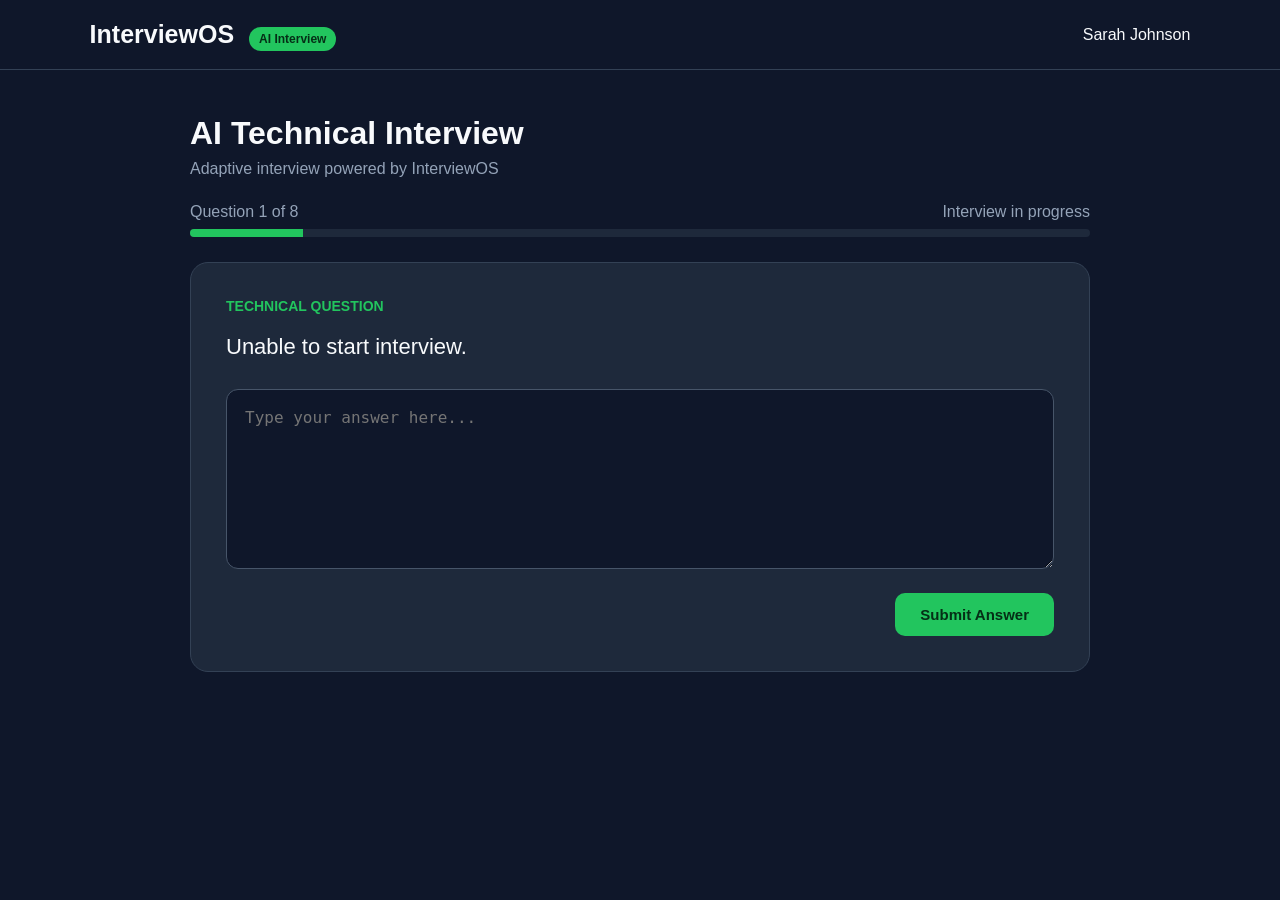
==== frontend/interview.html @ 44539f3d "Complete InterviewOS adaptive interview MVP" ====
<!DOCTYPE html>
<html lang="en">
<head>
    <meta charset="UTF-8">
    <meta name="viewport" content="width=device-width, initial-scale=1.0">
    <title>InterviewOS - AI Interview</title>

    <style>
        * {
            box-sizing: border-box;
            margin: 0;
            padding: 0;
        }

        body {
            font-family: Arial, sans-serif;
            background: #0f172a;
            color: #f8fafc;
            min-height: 100vh;
        }

        .navbar {
            height: 70px;
            padding: 0 7%;
            display: flex;
            align-items: center;
            justify-content: space-between;
            border-bottom: 1px solid #334155;
        }

        .logo {
            font-size: 25px;
            font-weight: bold;
        }

        .badge {
            background: #22c55e;
            color: #052e16;
            padding: 5px 10px;
            border-radius: 20px;
            font-size: 12px;
            margin-left: 8px;
        }

        .container {
            width: 90%;
            max-width: 900px;
            margin: 45px auto;
        }

        .header {
            margin-bottom: 25px;
        }

        .header h1 {
            font-size: 32px;
            margin-bottom: 8px;
        }

        .header p {
            color: #94a3b8;
        }

        .progress-box {
            margin: 25px 0;
        }

        .progress-info {
            display: flex;
            justify-content: space-between;
            margin-bottom: 8px;
            color: #94a3b8;
        }

        .progress {
            height: 8px;
            background: #1e293b;
            border-radius: 10px;
            overflow: hidden;
        }

        .progress-bar {
            height: 100%;
            width: 12.5%;
            background: #22c55e;
            transition: 0.3s;
        }

        .card {
            background: #1e293b;
            border: 1px solid #334155;
            border-radius: 18px;
            padding: 35px;
        }

        .question-label {
            color: #22c55e;
            font-size: 14px;
            font-weight: bold;
            margin-bottom: 15px;
        }

        #question {
            font-size: 22px;
            line-height: 1.6;
            margin-bottom: 25px;
        }

        textarea {
            width: 100%;
            min-height: 180px;
            resize: vertical;
            border: 1px solid #475569;
            border-radius: 12px;
            background: #0f172a;
            color: white;
            padding: 18px;
            font-size: 16px;
            outline: none;
        }

        textarea:focus {
            border-color: #22c55e;
        }

        .actions {
            display: flex;
            justify-content: flex-end;
            margin-top: 20px;
        }

        button {
            border: none;
            border-radius: 10px;
            padding: 13px 25px;
            font-size: 15px;
            font-weight: bold;
            cursor: pointer;
        }

        #submitBtn {
            background: #22c55e;
            color: #052e16;
        }

        #submitBtn:disabled {
            opacity: 0.5;
            cursor: not-allowed;
        }

        .loading {
            display: none;
            color: #94a3b8;
            margin-top: 15px;
        }

        #result {
            display: none;
        }

        .feedback-section {
            margin-top: 20px;
        }

        .feedback-card {
            background: #0f172a;
            border-radius: 12px;
            padding: 20px;
            margin-top: 12px;
        }

        .feedback-card h3 {
            margin-bottom: 12px;
        }

        .feedback-card li {
            margin: 8px 0;
            color: #cbd5e1;
        }

        .score {
            font-size: 42px;
            font-weight: bold;
            color: #22c55e;
            margin: 15px 0;
        }
    </style>
</head>

<body>

<nav class="navbar">
    <div class="logo">
        InterviewOS
        <span class="badge">AI Interview</span>
    </div>

    <div id="candidateName">
        Candidate
    </div>
</nav>

<main class="container">

    <div class="header">
        <h1>AI Technical Interview</h1>
        <p>Adaptive interview powered by InterviewOS</p>
    </div>

    <div class="progress-box">

        <div class="progress-info">
            <span id="progressText">Question 1 of 8</span>
            <span id="scoreText">Interview in progress</span>
        </div>

        <div class="progress">
            <div class="progress-bar" id="progressBar"></div>
        </div>

    </div>

    <div class="card" id="interviewCard">

        <div class="question-label">
            TECHNICAL QUESTION
        </div>

        <div id="question">
            Loading interview...
        </div>

        <textarea
            id="answer"
            placeholder="Type your answer here..."
        ></textarea>

        <div class="actions">
            <button id="submitBtn">
                Submit Answer
            </button>
        </div>

        <div class="loading" id="loading">
            Evaluating your answer...
        </div>

    </div>

    <div id="result">

        <div class="card">

            <h1>Interview Completed 🎉</h1>

            <div class="score" id="finalScore">
                --/10
            </div>

            <div class="feedback-section">

                <div class="feedback-card">
                    <h3>Summary</h3>
                    <p id="summary"></p>
                </div>

                <div class="feedback-card">
                    <h3>Strengths</h3>
                    <ul id="strengths"></ul>
                </div>

                <div class="feedback-card">
                    <h3>Areas to Improve</h3>
                    <ul id="gaps"></ul>
                </div>

                <div class="feedback-card">
                    <h3>Next Steps</h3>
                    <ul id="nextSteps"></ul>
                </div>

            </div>

        </div>

    </div>

</main>

<script>

const API_URL = "http://127.0.0.1:8000/api/interview";

const sessionId =
    "frontend-" + Date.now();

let questionNumber = 1;
const totalQuestions = 8;

let candidate = {
    member: {
        id: "CAND-001",
        name: "Sarah Johnson",
        jobRole: "Senior Data Engineer",
        yearsExperience: 9,
        education: "B.Tech"
    },

    missions: [],

    signals: {
        commitDays: 28,
        missionsCompleted: 30,
        missionsFirstTry: 20
    }
};

document.getElementById("candidateName").textContent =
    candidate.member.name;

async function startInterview() {

    try {

        const response = await fetch(API_URL, {
            method: "POST",

            headers: {
                "Content-Type": "application/json"
            },

            body: JSON.stringify({
                sessionId: sessionId,
                candidate: candidate
            })
        });

        const data = await response.json();

        if (!response.ok) {
            throw new Error(
                JSON.stringify(data)
            );
        }

        showQuestion(data.reply);

    } catch (error) {

        document.getElementById("question").textContent =
            "Unable to start interview.";

        console.error(error);
    }
}

function showQuestion(question) {

    document.getElementById("question").textContent =
        question;

    document.getElementById("answer").value = "";

    document.getElementById("progressText").textContent =
        `Question ${questionNumber} of ${totalQuestions}`;

    document.getElementById("progressBar").style.width =
        `${(questionNumber / totalQuestions) * 100}%`;
}

async function submitAnswer() {

    const answer =
        document.getElementById("answer").value.trim();

    if (!answer) {
        alert("Please enter your answer.");
        return;
    }

    const button =
        document.getElementById("submitBtn");

    const loading =
        document.getElementById("loading");

    button.disabled = true;
    loading.style.display = "block";

    try {

        const response = await fetch(API_URL, {
            method: "POST",

            headers: {
                "Content-Type": "application/json"
            },

            body: JSON.stringify({
                sessionId: sessionId,
                message: answer
            })
        });

        const data = await response.json();

        if (!response.ok) {
            throw new Error(
                JSON.stringify(data)
            );
        }

        if (data.done) {

            showFinalResult(data);

            return;
        }

        questionNumber++;

        showQuestion(data.reply);

    } catch (error) {

        console.error(error);

        alert(
            "Something went wrong. Check the backend terminal."
        );

    } finally {

        button.disabled = false;
        loading.style.display = "none";
    }
}

function showFinalResult(data) {

    document.getElementById("interviewCard").style.display =
        "none";

    document.querySelector(".progress-box").style.display =
        "none";

    document.getElementById("result").style.display =
        "block";

    const feedback = data.feedback || {};

    const summary =
        feedback.summary || "Interview completed.";

    document.getElementById("summary").textContent =
        summary;

    // Extract average score from:
    // "Interview completed with an average score of 2.0/10."
    const match = summary.match(
        /average score of ([0-9.]+)\/10/
    );

    if (match) {

        document.getElementById("finalScore").textContent =
            `${match[1]}/10`;

    } else {

        document.getElementById("finalScore").textContent =
            "--/10";
    }

    renderList(
        "strengths",
        feedback.strengths
    );

    renderList(
        "gaps",
        feedback.gaps
    );

    renderList(
        "nextSteps",
        feedback.next
    );
}

function renderList(id, items) {

    const element =
        document.getElementById(id);

    element.innerHTML = "";

    if (!items || items.length === 0) {

        const li = document.createElement("li");

        li.textContent = "None identified.";

        element.appendChild(li);

        return;
    }

    items.forEach(item => {

        const li =
            document.createElement("li");

        li.textContent = item;

        element.appendChild(li);
    });
}

document.getElementById("submitBtn")
    .addEventListener(
        "click",
        submitAnswer
    );

startInterview();

</script>

</body>
</html>
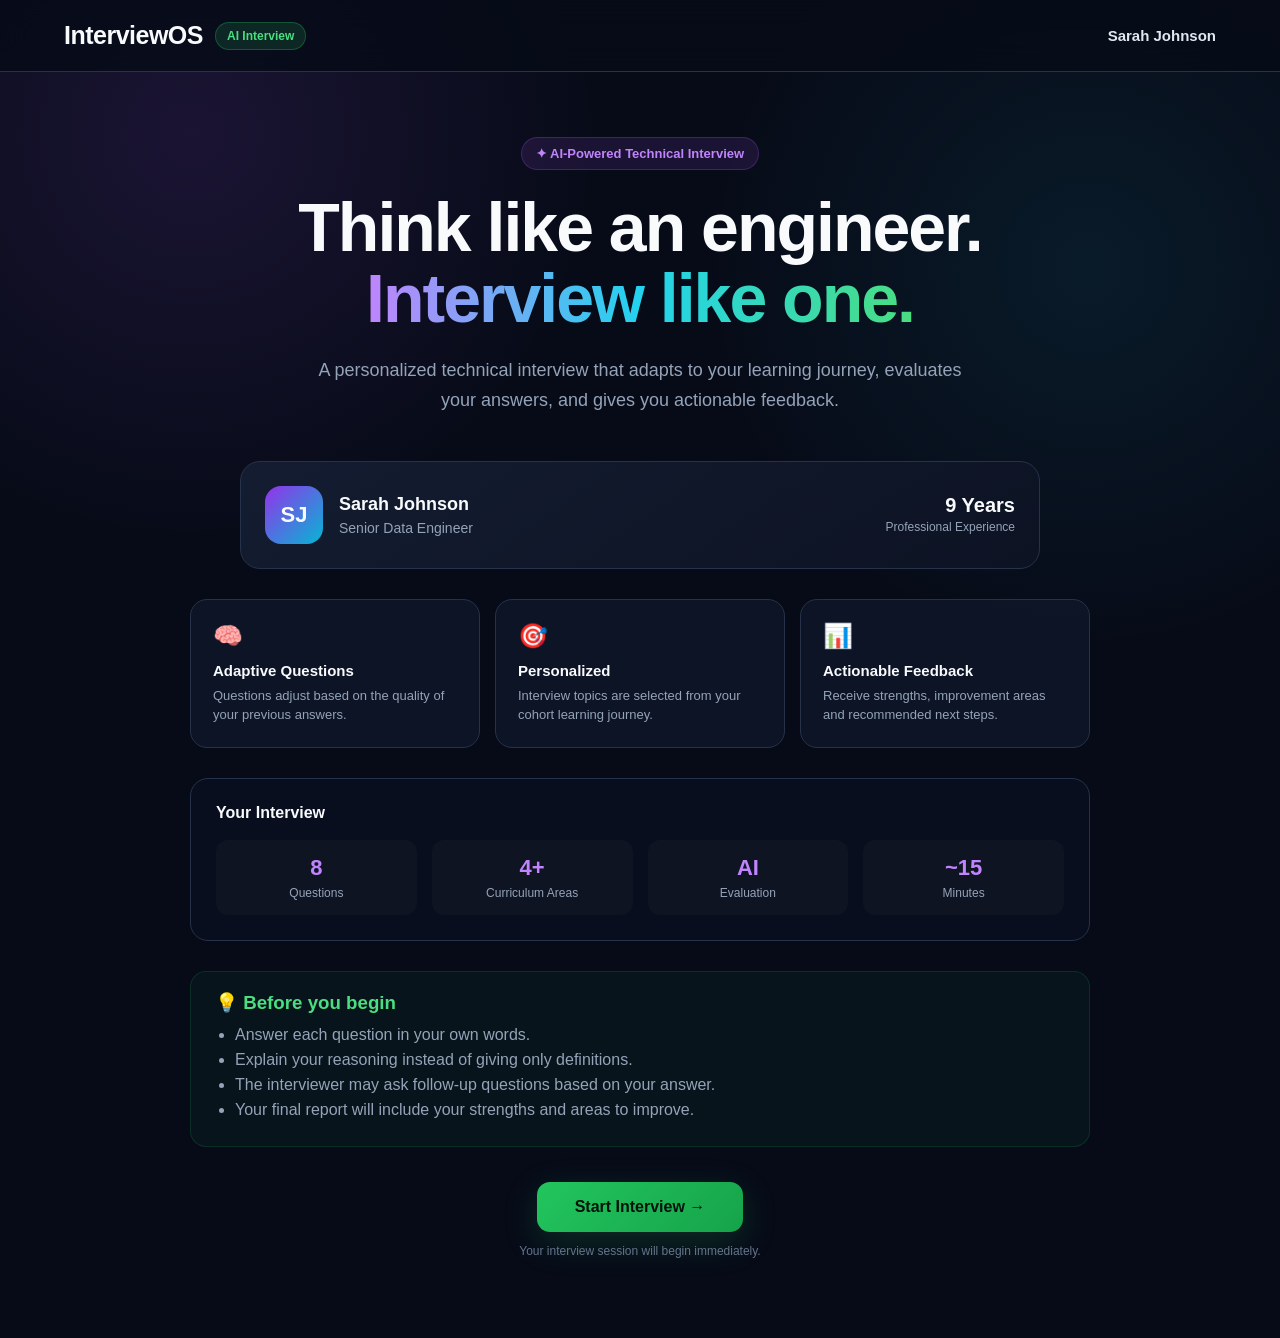
==== commit ddf5e6d8: "Finalize InterviewOS hackathon release" ====
--- a/frontend/interview.html
+++ b/frontend/interview.html
@@ -1,224 +1,952 @@
 <!DOCTYPE html>
 <html lang="en">
 <head>
-    <meta charset="UTF-8">
-    <meta name="viewport" content="width=device-width, initial-scale=1.0">
-    <title>InterviewOS - AI Interview</title>
-
-    <style>
-        * {
-            box-sizing: border-box;
-            margin: 0;
-            padding: 0;
-        }
-
-        body {
-            font-family: Arial, sans-serif;
-            background: #0f172a;
-            color: #f8fafc;
-            min-height: 100vh;
-        }
-
-        .navbar {
-            height: 70px;
-            padding: 0 7%;
-            display: flex;
-            align-items: center;
-            justify-content: space-between;
-            border-bottom: 1px solid #334155;
-        }
-
-        .logo {
-            font-size: 25px;
-            font-weight: bold;
-        }
-
-        .badge {
-            background: #22c55e;
-            color: #052e16;
-            padding: 5px 10px;
-            border-radius: 20px;
-            font-size: 12px;
-            margin-left: 8px;
-        }
-
-        .container {
-            width: 90%;
-            max-width: 900px;
-            margin: 45px auto;
-        }
-
-        .header {
-            margin-bottom: 25px;
-        }
-
-        .header h1 {
-            font-size: 32px;
-            margin-bottom: 8px;
-        }
-
-        .header p {
-            color: #94a3b8;
-        }
-
-        .progress-box {
-            margin: 25px 0;
-        }
-
-        .progress-info {
-            display: flex;
-            justify-content: space-between;
-            margin-bottom: 8px;
-            color: #94a3b8;
-        }
-
-        .progress {
-            height: 8px;
-            background: #1e293b;
-            border-radius: 10px;
-            overflow: hidden;
-        }
-
-        .progress-bar {
-            height: 100%;
-            width: 12.5%;
-            background: #22c55e;
-            transition: 0.3s;
-        }
-
-        .card {
-            background: #1e293b;
-            border: 1px solid #334155;
-            border-radius: 18px;
-            padding: 35px;
-        }
-
-        .question-label {
-            color: #22c55e;
-            font-size: 14px;
-            font-weight: bold;
-            margin-bottom: 15px;
-        }
-
-        #question {
-            font-size: 22px;
-            line-height: 1.6;
-            margin-bottom: 25px;
-        }
-
-        textarea {
-            width: 100%;
-            min-height: 180px;
-            resize: vertical;
-            border: 1px solid #475569;
-            border-radius: 12px;
-            background: #0f172a;
-            color: white;
-            padding: 18px;
-            font-size: 16px;
-            outline: none;
-        }
-
-        textarea:focus {
-            border-color: #22c55e;
-        }
-
-        .actions {
-            display: flex;
-            justify-content: flex-end;
-            margin-top: 20px;
-        }
-
-        button {
-            border: none;
-            border-radius: 10px;
-            padding: 13px 25px;
-            font-size: 15px;
-            font-weight: bold;
-            cursor: pointer;
-        }
-
-        #submitBtn {
-            background: #22c55e;
-            color: #052e16;
-        }
-
-        #submitBtn:disabled {
-            opacity: 0.5;
-            cursor: not-allowed;
-        }
-
-        .loading {
-            display: none;
-            color: #94a3b8;
-            margin-top: 15px;
-        }
-
-        #result {
-            display: none;
-        }
-
-        .feedback-section {
-            margin-top: 20px;
-        }
-
-        .feedback-card {
-            background: #0f172a;
-            border-radius: 12px;
-            padding: 20px;
-            margin-top: 12px;
-        }
-
-        .feedback-card h3 {
-            margin-bottom: 12px;
-        }
-
-        .feedback-card li {
-            margin: 8px 0;
-            color: #cbd5e1;
-        }
-
-        .score {
-            font-size: 42px;
-            font-weight: bold;
-            color: #22c55e;
-            margin: 15px 0;
-        }
-    </style>
+<meta charset="UTF-8">
+<meta name="viewport" content="width=device-width, initial-scale=1.0">
+<title>InterviewOS - AI Technical Interview</title>
+
+<style>
+* {
+    box-sizing: border-box;
+    margin: 0;
+    padding: 0;
+}
+
+:root {
+    --bg: #070b18;
+    --bg2: #0b1020;
+    --card: #10172a;
+    --card2: #141d32;
+    --border: #26324a;
+    --text: #f8fafc;
+    --muted: #94a3b8;
+    --green: #22c55e;
+    --green-dark: #16a34a;
+    --purple: #a855f7;
+    --cyan: #22d3ee;
+}
+
+body {
+    font-family: Inter, Arial, sans-serif;
+    background:
+        radial-gradient(circle at 15% 10%, rgba(168,85,247,.12), transparent 25%),
+        radial-gradient(circle at 85% 20%, rgba(34,211,238,.08), transparent 25%),
+        var(--bg);
+    color: var(--text);
+    min-height: 100vh;
+}
+
+/* =========================
+   NAVBAR
+========================= */
+
+.navbar {
+    height: 72px;
+    padding: 0 5%;
+    display: flex;
+    align-items: center;
+    justify-content: space-between;
+    border-bottom: 1px solid var(--border);
+    background: rgba(7,11,24,.82);
+    backdrop-filter: blur(15px);
+    position: sticky;
+    top: 0;
+    z-index: 10;
+}
+
+.logo-area {
+    display: flex;
+    align-items: center;
+    gap: 12px;
+}
+
+.logo {
+    font-size: 25px;
+    font-weight: 800;
+    letter-spacing: -.5px;
+}
+
+.badge {
+    background: rgba(34,197,94,.15);
+    color: #4ade80;
+    border: 1px solid rgba(34,197,94,.3);
+    padding: 6px 11px;
+    border-radius: 20px;
+    font-size: 12px;
+    font-weight: 700;
+}
+
+.candidate {
+    color: #e2e8f0;
+    font-size: 15px;
+    font-weight: 600;
+}
+
+/* =========================
+   COMMON
+========================= */
+
+.container {
+    width: 90%;
+    max-width: 1050px;
+    margin: auto;
+}
+
+button {
+    border: none;
+    cursor: pointer;
+    font-family: inherit;
+}
+
+.hidden {
+    display: none !important;
+}
+
+/* =========================
+   START PAGE
+========================= */
+
+#startPage {
+    padding: 65px 0 80px;
+}
+
+.hero {
+    text-align: center;
+    max-width: 800px;
+    margin: auto;
+}
+
+.hero-badge {
+    display: inline-flex;
+    align-items: center;
+    gap: 8px;
+    padding: 8px 14px;
+    border-radius: 30px;
+    background: rgba(168,85,247,.12);
+    border: 1px solid rgba(168,85,247,.25);
+    color: #c084fc;
+    font-size: 13px;
+    font-weight: 700;
+    margin-bottom: 22px;
+}
+
+.hero h1 {
+    font-size: clamp(42px, 6vw, 68px);
+    line-height: 1.05;
+    letter-spacing: -2px;
+    margin-bottom: 20px;
+}
+
+.gradient-text {
+    background: linear-gradient(
+        90deg,
+        #c084fc,
+        #22d3ee,
+        #4ade80
+    );
+    -webkit-background-clip: text;
+    background-clip: text;
+    color: transparent;
+}
+
+.hero p {
+    color: var(--muted);
+    font-size: 18px;
+    line-height: 1.7;
+    max-width: 650px;
+    margin: auto;
+}
+
+/* candidate card */
+
+.profile-card {
+    margin: 45px auto 30px;
+    max-width: 800px;
+    padding: 24px;
+    background: linear-gradient(
+        145deg,
+        rgba(20,29,50,.95),
+        rgba(13,19,35,.95)
+    );
+    border: 1px solid var(--border);
+    border-radius: 20px;
+    display: flex;
+    align-items: center;
+    justify-content: space-between;
+    gap: 20px;
+}
+
+.profile-left {
+    display: flex;
+    align-items: center;
+    gap: 16px;
+}
+
+.avatar {
+    width: 58px;
+    height: 58px;
+    border-radius: 16px;
+    display: flex;
+    align-items: center;
+    justify-content: center;
+    background: linear-gradient(135deg, #9333ea, #06b6d4);
+    font-size: 22px;
+    font-weight: 800;
+}
+
+.profile-name {
+    font-size: 18px;
+    font-weight: 700;
+    margin-bottom: 5px;
+}
+
+.profile-role {
+    color: var(--muted);
+    font-size: 14px;
+}
+
+.experience {
+    text-align: right;
+}
+
+.experience strong {
+    display: block;
+    font-size: 20px;
+}
+
+.experience span {
+    color: var(--muted);
+    font-size: 12px;
+}
+
+/* feature grid */
+
+.features {
+    display: grid;
+    grid-template-columns: repeat(3, 1fr);
+    gap: 15px;
+    margin: 25px auto;
+    max-width: 900px;
+}
+
+.feature {
+    padding: 22px;
+    background: rgba(16,23,42,.8);
+    border: 1px solid var(--border);
+    border-radius: 17px;
+    transition: .25s;
+}
+
+.feature:hover {
+    transform: translateY(-3px);
+    border-color: rgba(168,85,247,.45);
+}
+
+.feature-icon {
+    font-size: 24px;
+    margin-bottom: 12px;
+}
+
+.feature h3 {
+    font-size: 15px;
+    margin-bottom: 7px;
+}
+
+.feature p {
+    color: var(--muted);
+    font-size: 13px;
+    line-height: 1.5;
+}
+
+/* interview info */
+
+.interview-info {
+    max-width: 900px;
+    margin: 30px auto;
+    padding: 25px;
+    background: rgba(11,16,32,.8);
+    border: 1px solid var(--border);
+    border-radius: 18px;
+}
+
+.info-title {
+    font-size: 16px;
+    font-weight: 700;
+    margin-bottom: 18px;
+}
+
+.info-grid {
+    display: grid;
+    grid-template-columns: repeat(4, 1fr);
+    gap: 15px;
+}
+
+.info-item {
+    text-align: center;
+    padding: 15px;
+    border-radius: 12px;
+    background: rgba(255,255,255,.025);
+}
+
+.info-number {
+    font-size: 22px;
+    font-weight: 800;
+    color: #c084fc;
+    margin-bottom: 5px;
+}
+
+.info-label {
+    font-size: 12px;
+    color: var(--muted);
+}
+
+/* tips */
+
+.tips {
+    max-width: 900px;
+    margin: 25px auto;
+    padding: 20px 24px;
+    border-radius: 16px;
+    background: rgba(34,197,94,.05);
+    border: 1px solid rgba(34,197,94,.15);
+}
+
+.tips h3 {
+    color: #4ade80;
+    margin-bottom: 12px;
+}
+
+.tips ul {
+    padding-left: 20px;
+    color: var(--muted);
+}
+
+.tips li {
+    margin: 7px 0;
+}
+
+/* start button */
+
+.start-wrapper {
+    text-align: center;
+    margin-top: 35px;
+}
+
+.start-btn {
+    padding: 16px 38px;
+    border-radius: 13px;
+    background: linear-gradient(135deg, #22c55e, #16a34a);
+    color: #03120a;
+    font-size: 16px;
+    font-weight: 800;
+    box-shadow: 0 10px 35px rgba(34,197,94,.18);
+    transition: .25s;
+}
+
+.start-btn:hover {
+    transform: translateY(-2px);
+    box-shadow: 0 15px 40px rgba(34,197,94,.28);
+}
+
+.start-note {
+    color: #64748b;
+    font-size: 12px;
+    margin-top: 12px;
+}
+
+/* =========================
+   INTERVIEW PAGE
+========================= */
+
+#interviewPage {
+    padding: 45px 0 70px;
+}
+
+.header {
+    margin-bottom: 28px;
+}
+
+.header h1 {
+    font-size: 38px;
+    margin-bottom: 8px;
+    letter-spacing: -.8px;
+}
+
+.header p {
+    color: var(--muted);
+    font-size: 16px;
+}
+
+/* progress */
+
+.progress-box {
+    margin: 25px 0 28px;
+}
+
+.progress-info {
+    display: flex;
+    justify-content: space-between;
+    margin-bottom: 10px;
+    color: var(--muted);
+    font-size: 14px;
+}
+
+.progress {
+    height: 7px;
+    background: #172033;
+    border-radius: 10px;
+    overflow: hidden;
+}
+
+.progress-bar {
+    height: 100%;
+    width: 12.5%;
+    background: linear-gradient(90deg, #22c55e, #34d399);
+    transition: width .4s ease;
+}
+
+/* question card */
+
+.card {
+    background:
+        linear-gradient(
+            145deg,
+            rgba(20,29,50,.96),
+            rgba(15,23,42,.96)
+        );
+    border: 1px solid #2a3852;
+    border-radius: 22px;
+    padding: 38px;
+    box-shadow: 0 20px 70px rgba(0,0,0,.2);
+}
+
+.question-label {
+    color: #22c55e;
+    font-size: 13px;
+    font-weight: 800;
+    letter-spacing: .7px;
+    margin-bottom: 20px;
+}
+
+#question {
+    font-size: 24px;
+    line-height: 1.55;
+    margin-bottom: 25px;
+}
+
+textarea {
+    width: 100%;
+    min-height: 200px;
+    resize: vertical;
+    border: 1px solid #34425d;
+    border-radius: 15px;
+    background: #0b1224;
+    color: white;
+    padding: 20px;
+    font-size: 16px;
+    line-height: 1.6;
+    outline: none;
+    transition: .2s;
+}
+
+textarea::placeholder {
+    color: #64748b;
+}
+
+textarea:focus {
+    border-color: #22c55e;
+    box-shadow: 0 0 0 3px rgba(34,197,94,.08);
+}
+
+.actions {
+    display: flex;
+    justify-content: flex-end;
+    margin-top: 20px;
+}
+
+#submitBtn {
+    padding: 14px 28px;
+    border-radius: 12px;
+    background: #22c55e;
+    color: #03120a;
+    font-size: 15px;
+    font-weight: 800;
+    transition: .2s;
+}
+
+#submitBtn:hover {
+    background: #34d399;
+    transform: translateY(-1px);
+}
+
+#submitBtn:disabled {
+    opacity: .5;
+    cursor: not-allowed;
+    transform: none;
+}
+
+#answerStatus {
+    margin: 12px 0;
+    color: #94a3b8;
+    font-size: 14px;
+}
+
+.loading {
+    display: none;
+    color: #94a3b8;
+    margin-top: 15px;
+}
+
+/* =========================
+   RESULT
+========================= */
+
+#result {
+    display: none;
+}
+
+.result-card {
+    text-align: center;
+}
+
+.result-card h1 {
+    font-size: 38px;
+}
+
+.score {
+    width: 140px;
+    height: 140px;
+    border: 8px solid #22c55e;
+    border-radius: 50%;
+    display: flex;
+    align-items: center;
+    justify-content: center;
+    font-size: 30px;
+    font-weight: 800;
+    margin: 30px auto;
+}
+
+.feedback-section {
+    margin-top: 30px;
+    text-align: left;
+}
+
+.feedback-card {
+    background: #0b1224;
+    border: 1px solid #24314a;
+    border-radius: 15px;
+    padding: 22px;
+    margin-top: 14px;
+}
+
+.feedback-card h3 {
+    margin-bottom: 12px;
+}
+
+.feedback-card li {
+    margin: 8px 0;
+    color: #cbd5e1;
+    line-height: 1.5;
+}
+
+#restartBtn {
+    margin-top: 25px;
+    padding: 14px 25px;
+    border-radius: 12px;
+    background: #22c55e;
+    color: #03120a;
+    font-weight: 800;
+}
+
+/* =========================
+   RESPONSIVE
+========================= */
+
+@media (max-width: 750px) {
+
+    .navbar {
+        padding: 0 20px;
+    }
+
+    .candidate {
+        display: none;
+    }
+
+    .container {
+        width: 92%;
+    }
+
+    #startPage {
+        padding-top: 45px;
+    }
+
+    .hero h1 {
+        font-size: 42px;
+    }
+
+    .features {
+        grid-template-columns: 1fr;
+    }
+
+    .info-grid {
+        grid-template-columns: repeat(2, 1fr);
+    }
+
+    .profile-card {
+        align-items: flex-start;
+    }
+
+    .experience {
+        display: none;
+    }
+
+    .card {
+        padding: 25px;
+    }
+
+    #question {
+        font-size: 20px;
+    }
+
+    .actions {
+        justify-content: stretch;
+    }
+
+    #submitBtn {
+        width: 100%;
+    }
+}
+
+.actions {
+    display: flex;
+    justify-content: space-between;
+    align-items: center;
+    margin-top: 22px;
+    gap: 15px;
+}
+
+.exit-btn {
+    padding: 14px 22px;
+    border-radius: 12px;
+    background: transparent;
+    color: #94a3b8;
+    border: 1px solid #34425d;
+    font-size: 14px;
+    font-weight: 700;
+    transition: .2s;
+}
+
+.exit-btn:hover {
+    color: #f8fafc;
+    border-color: #64748b;
+    background: rgba(255,255,255,.04);
+}
+
+#submitBtn {
+    padding: 14px 28px;
+    border-radius: 12px;
+    background: #22c55e;
+    color: #03120a;
+    font-size: 15px;
+    font-weight: 800;
+    transition: .2s;
+}
+
+#submitBtn:hover {
+    background: #34d399;
+    transform: translateY(-1px);
+}
+
+/* .result-actions {
+    display: flex;
+    justify-content: center;
+    gap: 12px;
+    margin-top: 28px;
+} */
+
+.result-actions {
+    display: flex;
+    justify-content: center;
+    align-items: center;
+    gap: 16px;
+    margin-top: 28px;
+}
+
+#homeBtn,
+#restartBtn {
+    width: 240px;
+    height: 60px;
+    padding: 0;
+    display: flex;
+    align-items: center;
+    justify-content: center;
+    box-sizing: border-box;
+    border-radius: 14px;
+    font-size: 16px;
+    font-weight: 700;
+    cursor: pointer;
+}
+
+#homeBtn {
+    background: transparent;
+    color: #cbd5e1;
+    border: 1px solid #34425d;
+}
+
+#homeBtn:hover {
+    background: rgba(255,255,255,.05);
+    border-color: #64748b;
+}
+
+#restartBtn {
+    background: #22c55e;
+    color: #03120a;
+}
+
+#restartBtn:hover {
+    background: #34d399;
+}
+</style>
 </head>
 
 <body>
 
+<!-- =========================
+     NAVBAR
+========================= -->
+
 <nav class="navbar">
-    <div class="logo">
-        InterviewOS
+
+    <div class="logo-area">
+        <div class="logo">InterviewOS</div>
         <span class="badge">AI Interview</span>
     </div>
 
-    <div id="candidateName">
+    <div class="candidate" id="candidateName">
         Candidate
     </div>
+
 </nav>
 
-<main class="container">
+
+<!-- =========================
+     START PAGE
+========================= -->
+
+<section id="startPage">
+
+<div class="container">
+
+    <div class="hero">
+
+        <div class="hero-badge">
+            ✦ AI-Powered Technical Interview
+        </div>
+
+        <h1>
+            Think like an engineer.<br>
+            <span class="gradient-text">
+                Interview like one.
+            </span>
+        </h1>
+
+        <p>
+            A personalized technical interview that adapts to your
+            learning journey, evaluates your answers, and gives you
+            actionable feedback.
+        </p>
+
+    </div>
+
+
+    <!-- Candidate -->
+
+    <div class="profile-card">
+
+        <div class="profile-left">
+
+            <div class="avatar" id="avatar">
+                SJ
+            </div>
+
+            <div>
+                <div class="profile-name" id="profileName">
+                    Sarah Johnson
+                </div>
+
+                <div class="profile-role" id="profileRole">
+                    Senior Data Engineer
+                </div>
+            </div>
+
+        </div>
+
+        <div class="experience">
+
+            <strong id="profileExperience">
+                9 Years
+            </strong>
+
+            <span>Professional Experience</span>
+
+        </div>
+
+    </div>
+
+
+    <!-- Features -->
+
+    <div class="features">
+
+        <div class="feature">
+            <div class="feature-icon">🧠</div>
+            <h3>Adaptive Questions</h3>
+            <p>
+                Questions adjust based on the quality of your previous
+                answers.
+            </p>
+        </div>
+
+        <div class="feature">
+            <div class="feature-icon">🎯</div>
+            <h3>Personalized</h3>
+            <p>
+                Interview topics are selected from your cohort learning
+                journey.
+            </p>
+        </div>
+
+        <div class="feature">
+            <div class="feature-icon">📊</div>
+            <h3>Actionable Feedback</h3>
+            <p>
+                Receive strengths, improvement areas and recommended
+                next steps.
+            </p>
+        </div>
+
+    </div>
+
+
+    <!-- Interview information -->
+
+    <div class="interview-info">
+
+        <div class="info-title">
+            Your Interview
+        </div>
+
+        <div class="info-grid">
+
+            <div class="info-item">
+                <div class="info-number">8</div>
+                <div class="info-label">Questions</div>
+            </div>
+
+            <div class="info-item">
+                <div class="info-number">4+</div>
+                <div class="info-label">Curriculum Areas</div>
+            </div>
+
+            <div class="info-item">
+                <div class="info-number">AI</div>
+                <div class="info-label">Evaluation</div>
+            </div>
+
+            <div class="info-item">
+                <div class="info-number">~15</div>
+                <div class="info-label">Minutes</div>
+            </div>
+
+        </div>
+
+    </div>
+
+
+    <!-- What happens -->
+
+    <div class="tips">
+
+        <h3>💡 Before you begin</h3>
+
+        <ul>
+            <li>Answer each question in your own words.</li>
+            <li>Explain your reasoning instead of giving only definitions.</li>
+            <li>The interviewer may ask follow-up questions based on your answer.</li>
+            <li>Your final report will include your strengths and areas to improve.</li>
+        </ul>
+
+    </div>
+
+
+    <!-- Start -->
+
+    <div class="start-wrapper">
+
+        <button
+            class="start-btn"
+            id="startInterviewBtn"
+        >
+            Start Interview →
+        </button>
+
+        <div class="start-note">
+            Your interview session will begin immediately.
+        </div>
+
+    </div>
+
+</div>
+
+</section>
+
+
+<!-- =========================
+     INTERVIEW PAGE
+========================= -->
+
+<section id="interviewPage" class="hidden">
+
+<div class="container">
 
     <div class="header">
-        <h1>AI Technical Interview</h1>
-        <p>Adaptive interview powered by InterviewOS</p>
+
+        <h1>
+            AI Technical Interview
+        </h1>
+
+        <p>
+            Adaptive interview powered by InterviewOS
+        </p>
+
     </div>
 
+
     <div class="progress-box">
 
         <div class="progress-info">
-            <span id="progressText">Question 1 of 8</span>
-            <span id="scoreText">Interview in progress</span>
+
+            <span id="progressText">
+                Question 1 of 8
+            </span>
+
+            <span id="scoreText">
+                Interview in progress
+            </span>
+
         </div>
 
         <div class="progress">
-            <div class="progress-bar" id="progressBar"></div>
+
+            <div
+                class="progress-bar"
+                id="progressBar">
+            </div>
+
         </div>
 
     </div>
+
 
     <div class="card" id="interviewCard">
 
@@ -230,74 +958,158 @@
             Loading interview...
         </div>
 
+        <div id="answerStatus"></div>
+
         <textarea
             id="answer"
-            placeholder="Type your answer here..."
+            placeholder="Explain your answer here..."
         ></textarea>
 
         <div class="actions">
-            <button id="submitBtn">
-                Submit Answer
-            </button>
-        </div>
-
-        <div class="loading" id="loading">
+
+    <button
+        id="exitBtn"
+        class="exit-btn"
+        onclick="goHome()"
+    >
+        ← Exit Interview
+    </button>
+
+    <button id="submitBtn">
+        Submit Answer →
+    </button>
+
+</div>
+
+        <div
+            class="loading"
+            id="loading"
+        >
             Evaluating your answer...
         </div>
 
     </div>
 
+
+    <!-- RESULT -->
+
     <div id="result">
 
-        <div class="card">
-
-            <h1>Interview Completed 🎉</h1>
-
-            <div class="score" id="finalScore">
+        <div class="card result-card">
+
+            <h1>
+                Interview Completed 🎉
+            </h1>
+
+            <div
+                class="score"
+                id="finalScore"
+            >
                 --/10
             </div>
 
             <div class="feedback-section">
 
                 <div class="feedback-card">
+
                     <h3>Summary</h3>
+
                     <p id="summary"></p>
+
                 </div>
 
+
                 <div class="feedback-card">
+
                     <h3>Strengths</h3>
+
                     <ul id="strengths"></ul>
+
                 </div>
 
+
                 <div class="feedback-card">
+
                     <h3>Areas to Improve</h3>
+
                     <ul id="gaps"></ul>
+
                 </div>
 
+
                 <div class="feedback-card">
+
                     <h3>Next Steps</h3>
+
                     <ul id="nextSteps"></ul>
+
                 </div>
 
+
+                <div class="result-actions">
+
+    <button
+        id="homeBtn"
+        onclick="goHome()"
+    >
+        ← Home
+    </button>
+
+    <button
+        id="restartBtn"
+        onclick="restartInterview()"
+    >
+        ↻ Restart Interview
+    </button>
+
+</div>
+
             </div>
 
         </div>
 
     </div>
 
-</main>
+</div>
+
+</section>
+
 
 <script>
 
-const API_URL = "http://127.0.0.1:8000/api/interview";
+/* =========================
+   API
+========================= */
+
+const API_URL =
+    "http://127.0.0.1:8000/api/interview";
+
+
+/* =========================
+   SESSION
+========================= */
 
 const sessionId =
     "frontend-" + Date.now();
 
+
 let questionNumber = 1;
+
 const totalQuestions = 8;
 
+
+/* =========================
+   CANDIDATE
+========================= */
+
+/*
+   Replace this mock candidate with the
+   candidate profile coming from your
+   actual candidates.json.
+*/
+
 let candidate = {
+
     member: {
         id: "CAND-001",
         name: "Sarah Johnson",
@@ -306,120 +1118,318 @@
         education: "B.Tech"
     },
 
-    missions: [],
+    missions: [
+        {
+            day: 7,
+            title: "Embeddings Explained",
+            passed: true,
+            attempts: 1
+        },
+        {
+            day: 8,
+            title: "Vector Databases Overview",
+            passed: true,
+            attempts: 1
+        },
+        {
+            day: 12,
+            title: "Prompt Engineering Fundamentals",
+            passed: true,
+            attempts: 1
+        },
+        {
+            day: 16,
+            title: "Chatbot Backend & API Integration",
+            passed: true,
+            attempts: 2
+        },
+        {
+            day: 22,
+            title: "Multi-Agent Orchestration",
+            passed: true,
+            attempts: 1
+        },
+        {
+            day: 23,
+            title: "Model Context Protocol",
+            passed: true,
+            attempts: 1
+        },
+        {
+            day: 24,
+            title: "Agentic Chatbot Integration",
+            passed: true,
+            attempts: 1
+        },
+        {
+            day: 28,
+            title: "Docker & Kubernetes Deployment",
+            passed: true,
+            attempts: 2
+        }
+    ],
 
     signals: {
         commitDays: 28,
         missionsCompleted: 30,
         missionsFirstTry: 20
     }
+
 };
 
-document.getElementById("candidateName").textContent =
+
+/* =========================
+   PROFILE UI
+========================= */
+
+const name =
     candidate.member.name;
 
+document.getElementById(
+    "candidateName"
+).textContent = name;
+
+document.getElementById(
+    "profileName"
+).textContent = name;
+
+document.getElementById(
+    "profileRole"
+).textContent =
+    candidate.member.jobRole;
+
+document.getElementById(
+    "profileExperience"
+).textContent =
+    candidate.member.yearsExperience + " Years";
+
+
+const initials =
+    name
+        .split(" ")
+        .map(word => word[0])
+        .join("")
+        .slice(0, 2)
+        .toUpperCase();
+
+document.getElementById(
+    "avatar"
+).textContent = initials;
+
+
+/* =========================
+   START INTERVIEW
+========================= */
+
+document
+    .getElementById("startInterviewBtn")
+    .addEventListener(
+        "click",
+        startInterview
+    );
+
+
 async function startInterview() {
 
+    document
+        .getElementById("startPage")
+        .classList.add("hidden");
+
+    document
+        .getElementById("interviewPage")
+        .classList.remove("hidden");
+
     try {
 
-        const response = await fetch(API_URL, {
-            method: "POST",
-
-            headers: {
-                "Content-Type": "application/json"
-            },
-
-            body: JSON.stringify({
-                sessionId: sessionId,
-                candidate: candidate
-            })
-        });
-
-        const data = await response.json();
+        const response =
+            await fetch(API_URL, {
+
+                method: "POST",
+
+                headers: {
+                    "Content-Type":
+                        "application/json"
+                },
+
+                body: JSON.stringify({
+
+                    sessionId:
+                        sessionId,
+
+                    candidate:
+                        candidate
+
+                })
+
+            });
+
+
+        const data =
+            await response.json();
+
 
         if (!response.ok) {
+
             throw new Error(
                 JSON.stringify(data)
             );
+
         }
 
-        showQuestion(data.reply);
+
+        showQuestion(
+            data.reply
+        );
+
 
     } catch (error) {
 
-        document.getElementById("question").textContent =
-            "Unable to start interview.";
-
         console.error(error);
-    }
-}
+
+        document
+            .getElementById("question")
+            .textContent =
+                "Unable to start interview.";
+
+    }
+
+}
+
+
+/* =========================
+   SHOW QUESTION
+========================= */
 
 function showQuestion(question) {
 
-    document.getElementById("question").textContent =
-        question;
-
-    document.getElementById("answer").value = "";
-
-    document.getElementById("progressText").textContent =
-        `Question ${questionNumber} of ${totalQuestions}`;
-
-    document.getElementById("progressBar").style.width =
-        `${(questionNumber / totalQuestions) * 100}%`;
-}
+    document
+        .getElementById("question")
+        .textContent =
+            question;
+
+    document
+        .getElementById("answer")
+        .value = "";
+
+    document
+        .getElementById("answerStatus")
+        .textContent = "";
+
+    document
+        .getElementById("progressText")
+        .textContent =
+            `Question ${questionNumber} of ${totalQuestions}`;
+
+    document
+        .getElementById("progressBar")
+        .style.width =
+            `${(questionNumber / totalQuestions) * 100}%`;
+
+}
+
+
+/* =========================
+   SUBMIT ANSWER
+========================= */
 
 async function submitAnswer() {
 
     const answer =
-        document.getElementById("answer").value.trim();
+        document
+            .getElementById("answer")
+            .value
+            .trim();
+
 
     if (!answer) {
-        alert("Please enter your answer.");
+
+        alert(
+            "Please enter your answer."
+        );
+
         return;
-    }
+
+    }
+
 
     const button =
-        document.getElementById("submitBtn");
+        document.getElementById(
+            "submitBtn"
+        );
 
     const loading =
-        document.getElementById("loading");
+        document.getElementById(
+            "loading"
+        );
+
 
     button.disabled = true;
+
     loading.style.display = "block";
 
+
     try {
 
-        const response = await fetch(API_URL, {
-            method: "POST",
-
-            headers: {
-                "Content-Type": "application/json"
-            },
-
-            body: JSON.stringify({
-                sessionId: sessionId,
-                message: answer
-            })
-        });
-
-        const data = await response.json();
+        const response =
+            await fetch(API_URL, {
+
+                method: "POST",
+
+                headers: {
+                    "Content-Type":
+                        "application/json"
+                },
+
+                body: JSON.stringify({
+
+                    sessionId:
+                        sessionId,
+
+                    message:
+                        answer
+
+                })
+
+            });
+
+
+        const data =
+            await response.json();
+
 
         if (!response.ok) {
+
             throw new Error(
                 JSON.stringify(data)
             );
+
         }
 
+
         if (data.done) {
 
             showFinalResult(data);
 
             return;
+
         }
 
+
+        document
+            .getElementById(
+                "answerStatus"
+            )
+            .textContent =
+                "Answer evaluated. Preparing your next question...";
+
+
         questionNumber++;
 
-        showQuestion(data.reply);
+
+        showQuestion(
+            data.reply
+        );
+
 
     } catch (error) {
 
@@ -432,98 +1442,176 @@
     } finally {
 
         button.disabled = false;
+
         loading.style.display = "none";
-    }
-}
+
+    }
+
+}
+
+
+/* =========================
+   FINAL RESULT
+========================= */
 
 function showFinalResult(data) {
 
-    document.getElementById("interviewCard").style.display =
-        "none";
-
-    document.querySelector(".progress-box").style.display =
-        "none";
-
-    document.getElementById("result").style.display =
-        "block";
-
-    const feedback = data.feedback || {};
+    document
+        .getElementById(
+            "interviewCard"
+        )
+        .style.display = "none";
+
+
+    document
+        .querySelector(
+            ".progress-box"
+        )
+        .style.display = "none";
+
+
+    document
+        .getElementById(
+            "result"
+        )
+        .style.display = "block";
+
+
+    const feedback =
+        data.feedback || {};
+
 
     const summary =
-        feedback.summary || "Interview completed.";
-
-    document.getElementById("summary").textContent =
-        summary;
-
-    // Extract average score from:
-    // "Interview completed with an average score of 2.0/10."
-    const match = summary.match(
-        /average score of ([0-9.]+)\/10/
-    );
+        feedback.summary ||
+        "Interview completed.";
+
+
+    document
+        .getElementById(
+            "summary"
+        )
+        .textContent =
+            summary;
+
+
+    const match =
+        summary.match(
+            /average score of ([0-9.]+)\/10/
+        );
+
 
     if (match) {
 
-        document.getElementById("finalScore").textContent =
-            `${match[1]}/10`;
+        document
+            .getElementById(
+                "finalScore"
+            )
+            .textContent =
+                `${match[1]}/10`;
 
     } else {
 
-        document.getElementById("finalScore").textContent =
-            "--/10";
-    }
+        document
+            .getElementById(
+                "finalScore"
+            )
+            .textContent =
+                "--/10";
+
+    }
+
 
     renderList(
         "strengths",
         feedback.strengths
     );
 
+
     renderList(
         "gaps",
         feedback.gaps
     );
 
+
     renderList(
         "nextSteps",
         feedback.next
     );
-}
-
-function renderList(id, items) {
+
+}
+
+
+/* =========================
+   LIST RENDERER
+========================= */
+
+function renderList(
+    id,
+    items
+) {
 
     const element =
         document.getElementById(id);
 
     element.innerHTML = "";
 
-    if (!items || items.length === 0) {
-
-        const li = document.createElement("li");
-
-        li.textContent = "None identified.";
-
-        element.appendChild(li);
-
-        return;
-    }
-
-    items.forEach(item => {
+
+    if (
+        !items ||
+        items.length === 0
+    ) {
 
         const li =
             document.createElement("li");
 
+        li.textContent =
+            "None identified.";
+
+        element.appendChild(li);
+
+        return;
+
+    }
+
+
+    items.forEach(item => {
+
+        const li =
+            document.createElement("li");
+
         li.textContent = item;
 
         element.appendChild(li);
+
     });
-}
-
-document.getElementById("submitBtn")
+
+}
+
+
+/* =========================
+   EVENTS
+========================= */
+
+document
+    .getElementById("submitBtn")
     .addEventListener(
         "click",
         submitAnswer
     );
 
-startInterview();
+
+/* =========================
+   RESTART
+========================= */
+function goHome() {
+    window.location.href = "interview.html";
+}
+
+function restartInterview() {
+
+    window.location.reload();
+
+}
 
 </script>
 
